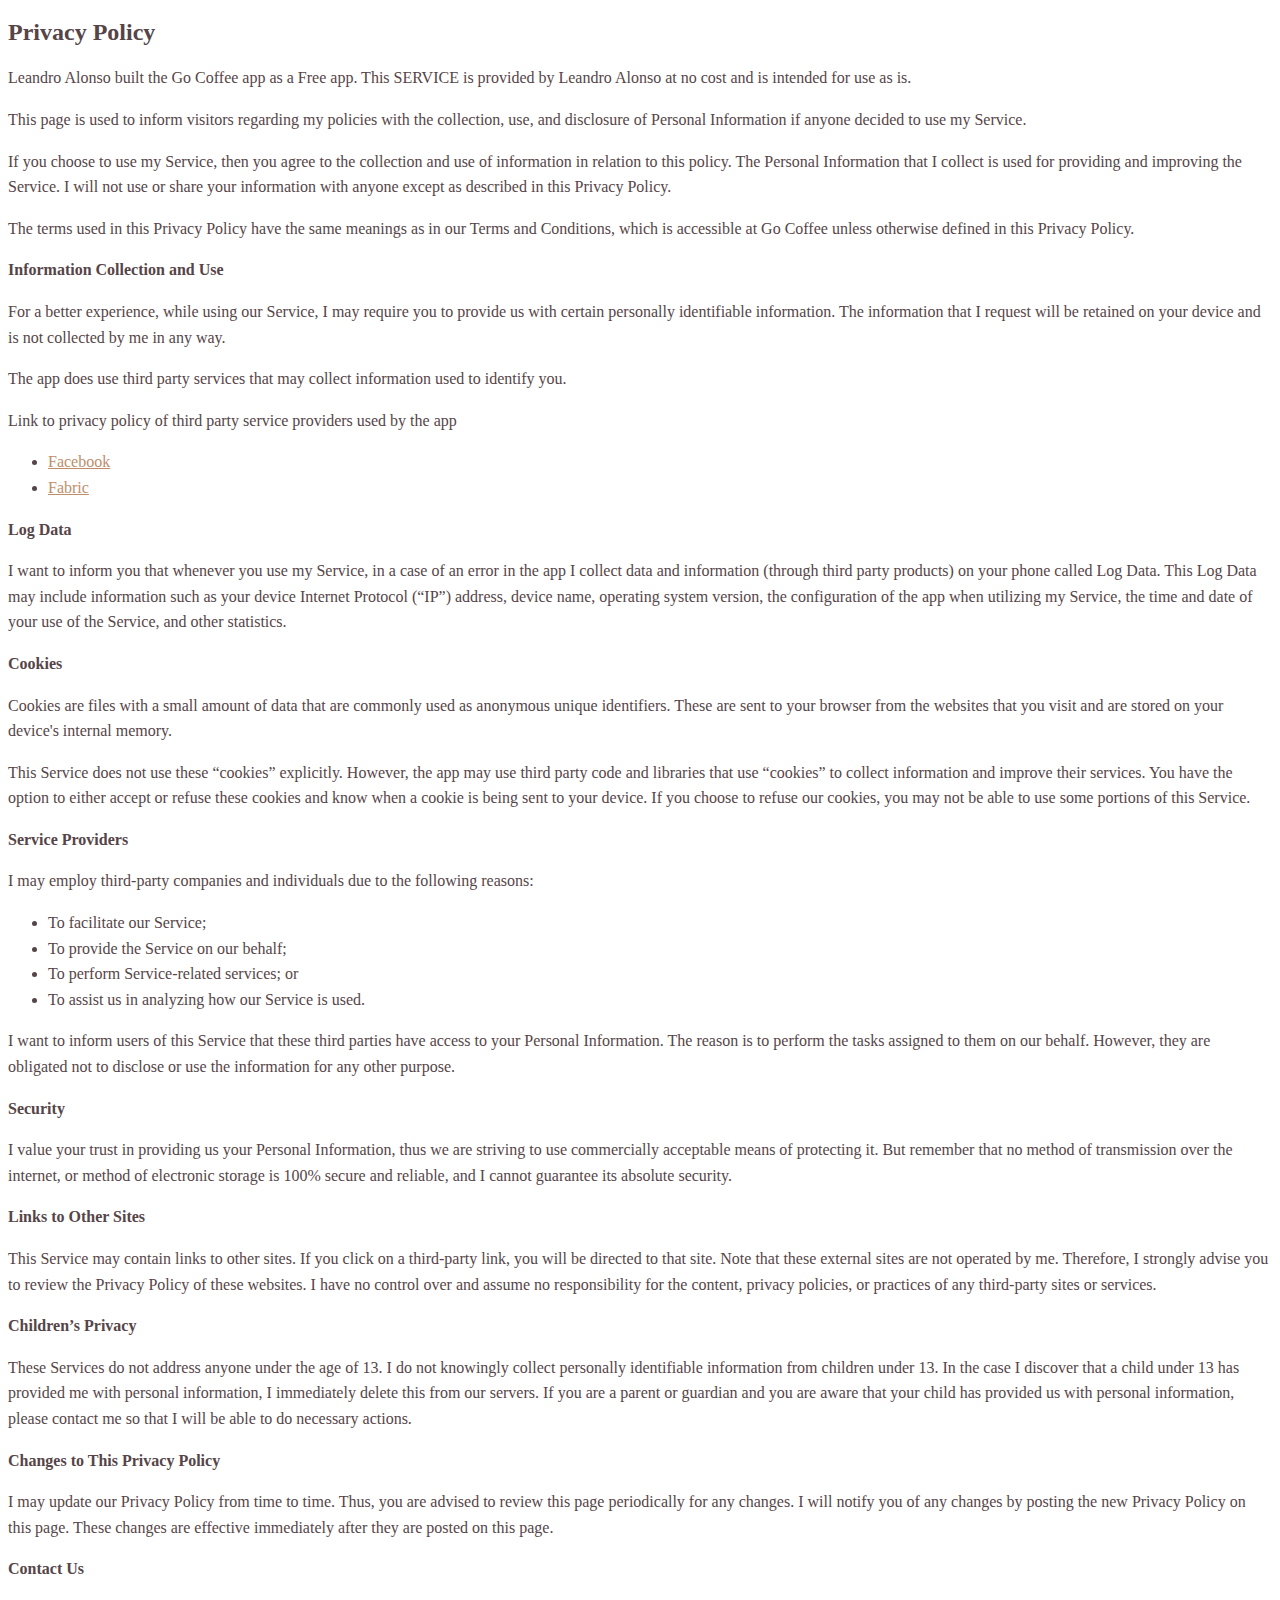
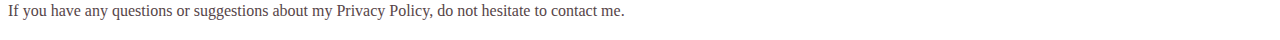
==== privacy.html @ 4b74b2b0 "moves privacy policy" ====
<!DOCTYPE html>
<html lang="en">
    <head>
        <meta charset="utf-8">
            <meta name="viewport" content="initial-scale=1, maximum-scale=1">
                <title>Go Coffee - Privacy Policy</title>
                </head>
    <body>

        <style>
            @font-face {
                font-family: 'Gordita';
                src: local('Gordita-Regular'),url('Gordita-Regular.otf') format('opentype');
            }

        body {
            font-family: "Gordita";
            line-height: 1.6em;
            color: #564548;
            font-size: 1em;
        }

        * {
            -webkit-touch-callout: none;
            -webkit-user-select: none;
        }

        a {
            color: #BE8E6B;
        }
        </style>

        <h2>Privacy Policy</h2> <p> Leandro Alonso built the Go Coffee app as a Free app. This SERVICE is provided by
        Leandro Alonso at no cost and is intended for use as is.
        </p> <p>This page is used to inform visitors regarding my policies with the collection, use, and disclosure
        of Personal Information if anyone decided to use my Service.
        </p> <p>If you choose to use my Service, then you agree to the collection and use of information in
        relation to this policy. The Personal Information that I collect is used for providing and improving
        the Service. I will not use or share your information with anyone except as described
        in this Privacy Policy.
        </p> <p>The terms used in this Privacy Policy have the same meanings as in our Terms and Conditions, which is
        accessible at Go Coffee unless otherwise defined in this Privacy Policy.
        </p> <p><strong>Information Collection and Use</strong></p> <p>For a better experience, while using our Service, I may require you to provide us with certain
        personally identifiable information. The information that I request will be retained on your device and is not collected by me in any way.
        </p> <p>The app does use third party services that may collect information used to identify you.</p> <div><p>Link to privacy policy of third party service providers used by the app</p> <ul><!----><!----><!----><li><a href="https://www.facebook.com/about/privacy" target="_blank">Facebook</a></li><li><a href="https://fabric.io/privacy" target="_blank">Fabric</a></li><!----><!----><!----></ul></div> <p><strong>Log Data</strong></p> <p> I want to inform you that whenever you use my Service, in a case of
        an error in the app I collect data and information (through third party products) on your phone
        called Log Data. This Log Data may include information such as your device Internet Protocol (“IP”) address,
        device name, operating system version, the configuration of the app when utilizing my Service,
        the time and date of your use of the Service, and other statistics.
        </p> <p><strong>Cookies</strong></p> <p>Cookies are files with a small amount of data that are commonly used as anonymous unique identifiers.
        These are sent to your browser from the websites that you visit and are stored on your device's internal
        memory.
        </p> <p>This Service does not use these “cookies” explicitly. However, the app may use third party code and
        libraries that use “cookies” to collect information and improve their services. You have the option to
        either accept or refuse these cookies and know when a cookie is being sent to your device. If you choose
        to refuse our cookies, you may not be able to use some portions of this Service.
        </p> <p><strong>Service Providers</strong></p> <p> I may employ third-party companies and individuals due to the following reasons:</p> <ul><li>To facilitate our Service;</li> <li>To provide the Service on our behalf;</li> <li>To perform Service-related services; or</li> <li>To assist us in analyzing how our Service is used.</li></ul> <p> I want to inform users of this Service that these third parties have access to
        your Personal Information. The reason is to perform the tasks assigned to them on our behalf. However,
        they are obligated not to disclose or use the information for any other purpose.
        </p> <p><strong>Security</strong></p> <p> I value your trust in providing us your Personal Information, thus we are striving
        to use commercially acceptable means of protecting it. But remember that no method of transmission over
        the internet, or method of electronic storage is 100% secure and reliable, and I cannot guarantee
        its absolute security.
        </p> <p><strong>Links to Other Sites</strong></p> <p>This Service may contain links to other sites. If you click on a third-party link, you will be directed
        to that site. Note that these external sites are not operated by me. Therefore, I strongly
        advise you to review the Privacy Policy of these websites. I have no control over
        and assume no responsibility for the content, privacy policies, or practices of any third-party sites
        or services.
        </p> <p><strong>Children’s Privacy</strong></p> <p>These Services do not address anyone under the age of 13. I do not knowingly collect
        personally identifiable information from children under 13. In the case I discover that a child
        under 13 has provided me with personal information, I immediately delete this from
        our servers. If you are a parent or guardian and you are aware that your child has provided us with personal
        information, please contact me so that I will be able to do necessary actions.
        </p> <p><strong>Changes to This Privacy Policy</strong></p> <p> I may update our Privacy Policy from time to time. Thus, you are advised to review
        this page periodically for any changes. I will notify you of any changes by posting
        the new Privacy Policy on this page. These changes are effective immediately after they are posted on
        this page.
        </p> <p><strong>Contact Us</strong></p> <p>If you have any questions or suggestions about my Privacy Policy, do not hesitate to contact
        me.
        </p>

    </body>
</html>
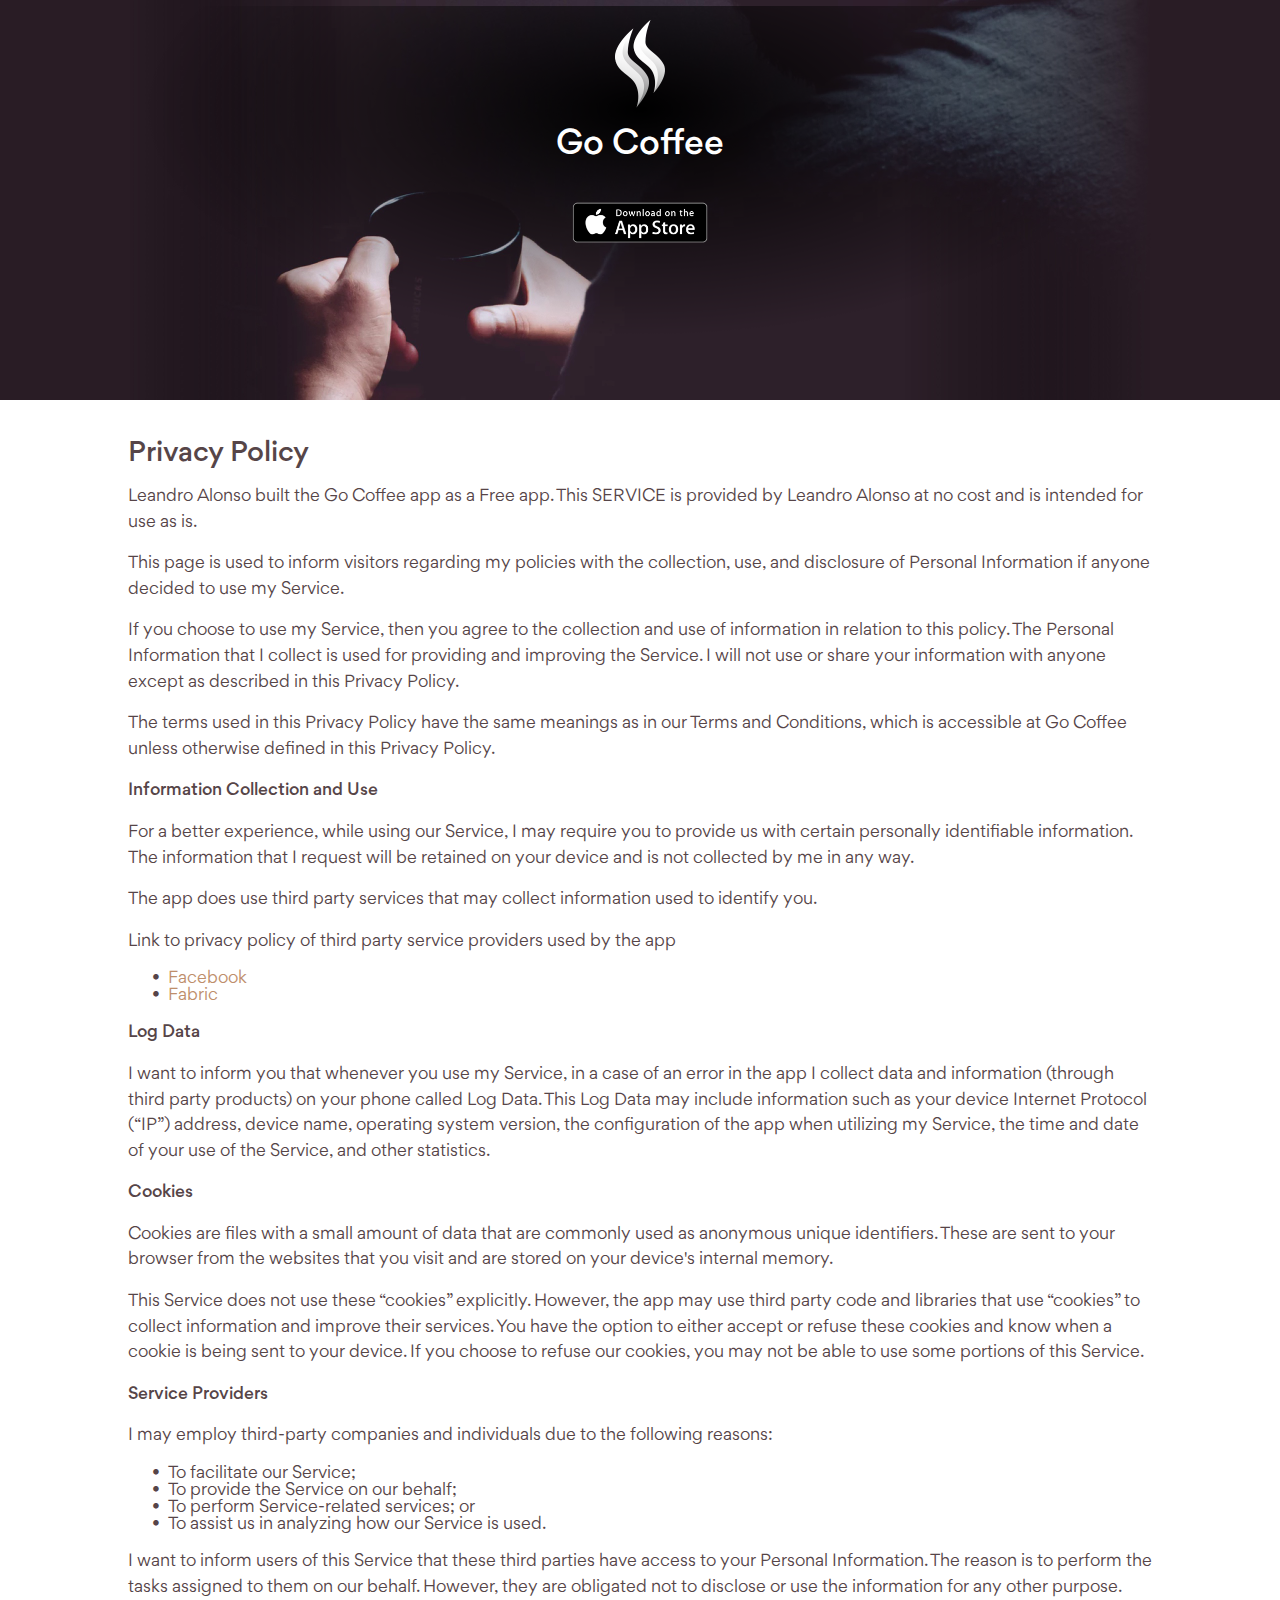
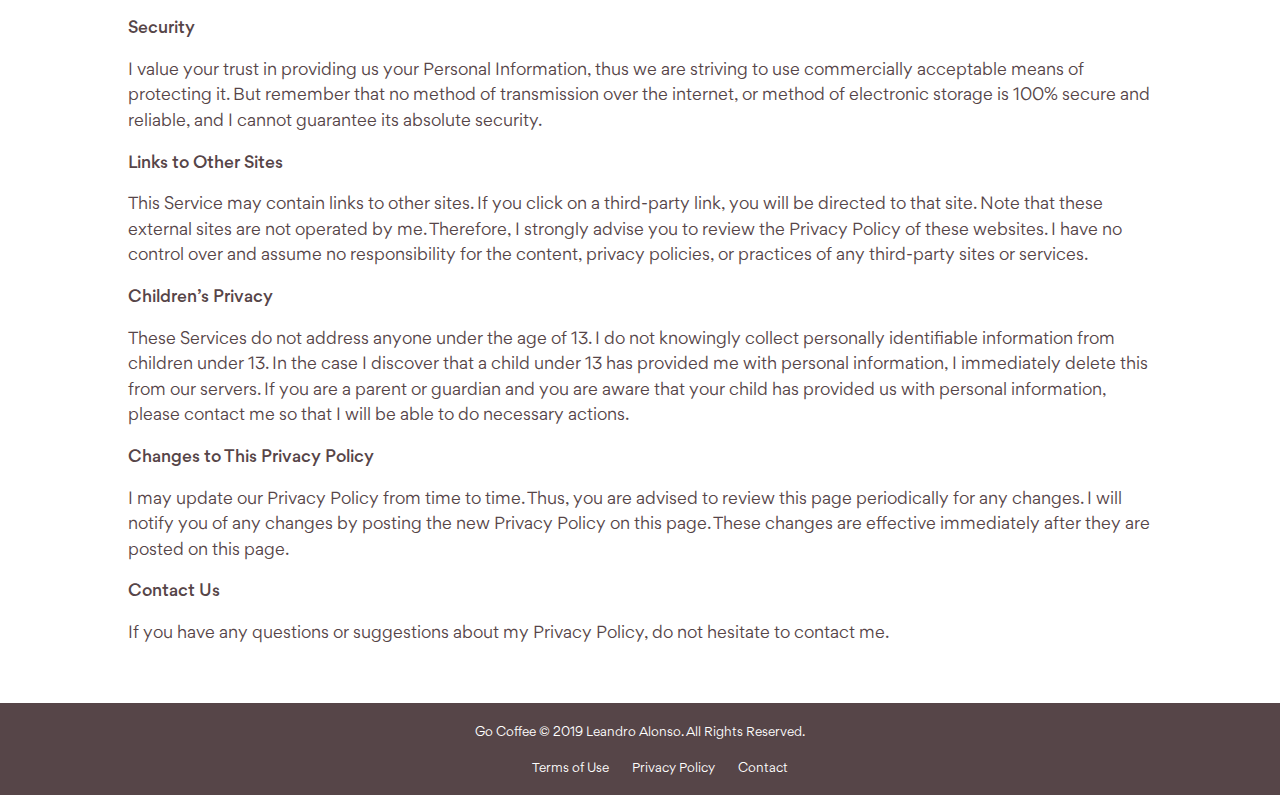
==== commit 776fe00a: "add privacy" ====
--- a/privacy.html
+++ b/privacy.html
@@ -2,82 +2,91 @@
 <html lang="en">
     <head>
         <meta charset="utf-8">
-            <meta name="viewport" content="initial-scale=1, maximum-scale=1">
-                <title>Go Coffee - Privacy Policy</title>
-                </head>
+        <title>Go Coffee - The best coffee in your hand</title>
+        <meta name="description" content="Go Coffee is a mobile iOS app to help you prepare your best coffee">
+        <meta name="og:title" property="og:title" content="Go Coffee - The best coffee in your hand">
+        <meta name="og:image" property="og:image" content="/img/og_image.png" />
+        <link rel="stylesheet" href="css/main.css">
+        <link rel="shortcut icon" href="/img/favicon.png">
+        <meta name="viewport" content="width=device-width, initial-scale=1.0, maximum-scale=1.0, user-scalable=no" />
+    </head>
     <body>
 
-        <style>
-            @font-face {
-                font-family: 'Gordita';
-                src: local('Gordita-Regular'),url('Gordita-Regular.otf') format('opentype');
-            }
+      <div id="root">
+        <header>
+          <div class="section">
+            <div class="gradient">
+              <a href="/" id="logo"></a>
+              <h1><a href="/">Go Coffee</a></h1>
+              <a class="appstore" href="https://testflight.apple.com/join/Vtf4J8Bb"></a>
+            </div>
+          </div>
+        </header>
 
-        body {
-            font-family: "Gordita";
-            line-height: 1.6em;
-            color: #564548;
-            font-size: 1em;
-        }
+        <section id="content">
+          <div class="section">
+            <h2>Privacy Policy</h2> <p> Leandro Alonso built the Go Coffee app as a Free app. This SERVICE is provided by
+            Leandro Alonso at no cost and is intended for use as is.
+            </p> <p>This page is used to inform visitors regarding my policies with the collection, use, and disclosure
+            of Personal Information if anyone decided to use my Service.
+            </p> <p>If you choose to use my Service, then you agree to the collection and use of information in
+            relation to this policy. The Personal Information that I collect is used for providing and improving
+            the Service. I will not use or share your information with anyone except as described
+            in this Privacy Policy.
+            </p> <p>The terms used in this Privacy Policy have the same meanings as in our Terms and Conditions, which is
+            accessible at Go Coffee unless otherwise defined in this Privacy Policy.
+            </p> <p><strong>Information Collection and Use</strong></p> <p>For a better experience, while using our Service, I may require you to provide us with certain
+            personally identifiable information. The information that I request will be retained on your device and is not collected by me in any way.
+            </p> <p>The app does use third party services that may collect information used to identify you.</p> <div><p>Link to privacy policy of third party service providers used by the app</p> <ul><!----><!----><!----><li><a href="https://www.facebook.com/about/privacy" target="_blank">Facebook</a></li><li><a href="https://fabric.io/privacy" target="_blank">Fabric</a></li><!----><!----><!----></ul></div> <p><strong>Log Data</strong></p> <p> I want to inform you that whenever you use my Service, in a case of
+            an error in the app I collect data and information (through third party products) on your phone
+            called Log Data. This Log Data may include information such as your device Internet Protocol (“IP”) address,
+            device name, operating system version, the configuration of the app when utilizing my Service,
+            the time and date of your use of the Service, and other statistics.
+            </p> <p><strong>Cookies</strong></p> <p>Cookies are files with a small amount of data that are commonly used as anonymous unique identifiers.
+            These are sent to your browser from the websites that you visit and are stored on your device's internal
+            memory.
+            </p> <p>This Service does not use these “cookies” explicitly. However, the app may use third party code and
+            libraries that use “cookies” to collect information and improve their services. You have the option to
+            either accept or refuse these cookies and know when a cookie is being sent to your device. If you choose
+            to refuse our cookies, you may not be able to use some portions of this Service.
+            </p> <p><strong>Service Providers</strong></p> <p> I may employ third-party companies and individuals due to the following reasons:</p> <ul><li>To facilitate our Service;</li> <li>To provide the Service on our behalf;</li> <li>To perform Service-related services; or</li> <li>To assist us in analyzing how our Service is used.</li></ul> <p> I want to inform users of this Service that these third parties have access to
+            your Personal Information. The reason is to perform the tasks assigned to them on our behalf. However,
+            they are obligated not to disclose or use the information for any other purpose.
+            </p> <p><strong>Security</strong></p> <p> I value your trust in providing us your Personal Information, thus we are striving
+            to use commercially acceptable means of protecting it. But remember that no method of transmission over
+            the internet, or method of electronic storage is 100% secure and reliable, and I cannot guarantee
+            its absolute security.
+            </p> <p><strong>Links to Other Sites</strong></p> <p>This Service may contain links to other sites. If you click on a third-party link, you will be directed
+            to that site. Note that these external sites are not operated by me. Therefore, I strongly
+            advise you to review the Privacy Policy of these websites. I have no control over
+            and assume no responsibility for the content, privacy policies, or practices of any third-party sites
+            or services.
+            </p> <p><strong>Children’s Privacy</strong></p> <p>These Services do not address anyone under the age of 13. I do not knowingly collect
+            personally identifiable information from children under 13. In the case I discover that a child
+            under 13 has provided me with personal information, I immediately delete this from
+            our servers. If you are a parent or guardian and you are aware that your child has provided us with personal
+            information, please contact me so that I will be able to do necessary actions.
+            </p> <p><strong>Changes to This Privacy Policy</strong></p> <p> I may update our Privacy Policy from time to time. Thus, you are advised to review
+            this page periodically for any changes. I will notify you of any changes by posting
+            the new Privacy Policy on this page. These changes are effective immediately after they are posted on
+            this page.
+            </p> <p><strong>Contact Us</strong></p> <p>If you have any questions or suggestions about my Privacy Policy, do not hesitate to contact
+            me.
+            </p>
+          </div>
+        </section>
 
-        * {
-            -webkit-touch-callout: none;
-            -webkit-user-select: none;
-        }
-
-        a {
-            color: #BE8E6B;
-        }
-        </style>
-
-        <h2>Privacy Policy</h2> <p> Leandro Alonso built the Go Coffee app as a Free app. This SERVICE is provided by
-        Leandro Alonso at no cost and is intended for use as is.
-        </p> <p>This page is used to inform visitors regarding my policies with the collection, use, and disclosure
-        of Personal Information if anyone decided to use my Service.
-        </p> <p>If you choose to use my Service, then you agree to the collection and use of information in
-        relation to this policy. The Personal Information that I collect is used for providing and improving
-        the Service. I will not use or share your information with anyone except as described
-        in this Privacy Policy.
-        </p> <p>The terms used in this Privacy Policy have the same meanings as in our Terms and Conditions, which is
-        accessible at Go Coffee unless otherwise defined in this Privacy Policy.
-        </p> <p><strong>Information Collection and Use</strong></p> <p>For a better experience, while using our Service, I may require you to provide us with certain
-        personally identifiable information. The information that I request will be retained on your device and is not collected by me in any way.
-        </p> <p>The app does use third party services that may collect information used to identify you.</p> <div><p>Link to privacy policy of third party service providers used by the app</p> <ul><!----><!----><!----><li><a href="https://www.facebook.com/about/privacy" target="_blank">Facebook</a></li><li><a href="https://fabric.io/privacy" target="_blank">Fabric</a></li><!----><!----><!----></ul></div> <p><strong>Log Data</strong></p> <p> I want to inform you that whenever you use my Service, in a case of
-        an error in the app I collect data and information (through third party products) on your phone
-        called Log Data. This Log Data may include information such as your device Internet Protocol (“IP”) address,
-        device name, operating system version, the configuration of the app when utilizing my Service,
-        the time and date of your use of the Service, and other statistics.
-        </p> <p><strong>Cookies</strong></p> <p>Cookies are files with a small amount of data that are commonly used as anonymous unique identifiers.
-        These are sent to your browser from the websites that you visit and are stored on your device's internal
-        memory.
-        </p> <p>This Service does not use these “cookies” explicitly. However, the app may use third party code and
-        libraries that use “cookies” to collect information and improve their services. You have the option to
-        either accept or refuse these cookies and know when a cookie is being sent to your device. If you choose
-        to refuse our cookies, you may not be able to use some portions of this Service.
-        </p> <p><strong>Service Providers</strong></p> <p> I may employ third-party companies and individuals due to the following reasons:</p> <ul><li>To facilitate our Service;</li> <li>To provide the Service on our behalf;</li> <li>To perform Service-related services; or</li> <li>To assist us in analyzing how our Service is used.</li></ul> <p> I want to inform users of this Service that these third parties have access to
-        your Personal Information. The reason is to perform the tasks assigned to them on our behalf. However,
-        they are obligated not to disclose or use the information for any other purpose.
-        </p> <p><strong>Security</strong></p> <p> I value your trust in providing us your Personal Information, thus we are striving
-        to use commercially acceptable means of protecting it. But remember that no method of transmission over
-        the internet, or method of electronic storage is 100% secure and reliable, and I cannot guarantee
-        its absolute security.
-        </p> <p><strong>Links to Other Sites</strong></p> <p>This Service may contain links to other sites. If you click on a third-party link, you will be directed
-        to that site. Note that these external sites are not operated by me. Therefore, I strongly
-        advise you to review the Privacy Policy of these websites. I have no control over
-        and assume no responsibility for the content, privacy policies, or practices of any third-party sites
-        or services.
-        </p> <p><strong>Children’s Privacy</strong></p> <p>These Services do not address anyone under the age of 13. I do not knowingly collect
-        personally identifiable information from children under 13. In the case I discover that a child
-        under 13 has provided me with personal information, I immediately delete this from
-        our servers. If you are a parent or guardian and you are aware that your child has provided us with personal
-        information, please contact me so that I will be able to do necessary actions.
-        </p> <p><strong>Changes to This Privacy Policy</strong></p> <p> I may update our Privacy Policy from time to time. Thus, you are advised to review
-        this page periodically for any changes. I will notify you of any changes by posting
-        the new Privacy Policy on this page. These changes are effective immediately after they are posted on
-        this page.
-        </p> <p><strong>Contact Us</strong></p> <p>If you have any questions or suggestions about my Privacy Policy, do not hesitate to contact
-        me.
-        </p>
+        <footer>
+          <div class="section">
+            <p>Go Coffee © 2019 Leandro Alonso. All Rights Reserved.</p>
+            <ul>
+              <li><a href="/terms">Terms of Use</a></li>
+              <li><a href="/privacy">Privacy Policy</a></li>
+              <li><a href="mailto:contact@gocoffee.app">Contact</a></li>
+            </ul>
+          </div>
+        </footer>
+      </div>
 
     </body>
 </html>
--- a/css/main.css
+++ b/css/main.css
@@ -0,0 +1,344 @@
+@font-face {
+    font-family: 'Gordita';
+    src: url('/fonts/GorditaRegular.otf') format('opentype');
+}
+@font-face {
+    font-family: 'Gordita';
+    src: url('/fonts/GorditaMedium.otf') format('opentype');
+    font-weight: bold;
+}
+
+body {
+  font: 1em 'Gordita';
+  margin: 0;
+  background: #fff;
+  color: #564548;
+}
+
+a {
+  text-decoration: none;
+  color: #BE8E6B;
+}
+
+p {
+  line-height: 1.6em;
+}
+
+h2 {
+  margin: 0;
+  padding: 0;
+  font-size: 26px;
+}
+
+h3 {
+  font-size: 22px;
+  font-weight: normal;
+  color: #BE8E6B;
+  margin: 0;
+  padding: 0;
+  line-height: 1.4em;
+}
+
+ul {
+  list-style: none;
+}
+
+ul li::before {
+  content: "\2022";
+  color: #564548;
+  font-weight: bold;
+  display: inline-block;
+  width: 1em;
+  margin-left: -1em;
+}
+
+.section {
+  width: 1024px;
+  margin: 0 auto;
+  position: relative;
+}
+
+header {
+  height: 400px;
+  background: #291C25;
+}
+
+header > .section {
+  background: url('../img/header_background.jpg') no-repeat center;
+  background-size: contain;
+  height: 100%;
+}
+
+header .gradient {
+  padding: 20px 0;
+  background: url('../img/radial_gradient_background.png') no-repeat center;
+  height: 300px;
+}
+
+header h1 {
+  margin: 0 auto;
+  text-align: center;
+}
+
+header h1 a {
+  color: #fff;
+}
+
+#logo {
+  background: url('../img/logo.png') no-repeat;
+  background-size: 50px 88px;
+  display: block;
+  width: 50px;
+  height: 88px;
+  margin: 0 auto 20px;
+}
+
+.section {
+  margin: 0 auto;
+  background-color: #fff;
+}
+
+.appstore {
+  display: block;
+  margin: 0 auto;
+  width: 136px;
+  height: 46px;
+  background: url('../img/appstore_button.png') no-repeat;
+  background-size: contain;
+  margin-top: 40px;
+}
+
+.feature {
+  height: 300px;
+}
+
+.feature > .section {
+  height: 300px;
+  display: flex;
+  align-items: center;
+}
+
+.feature > .section h2 {
+  margin-bottom: 15px;
+}
+
+.feature > .section h3 {
+  max-width: 700px;
+}
+
+.odd, section.odd .section {
+  background-color: #F8F6F4;
+}
+
+.screen {
+  width: 200px;
+  height: 433px;
+  display: block;
+  position: absolute;
+}
+
+.screen.recipes {
+  background: url('../img/screen_recipes.png') no-repeat;
+  background-size: contain;
+  bottom: -100px;
+  right: 0;
+}
+
+.screen.recipe {
+  background: url('../img/screen_recipe.png') no-repeat;
+  background-size: contain;
+  bottom: -100px;
+  left: 0;
+}
+
+.screen.compose {
+  background: url('../img/screen_compose.png') no-repeat;
+  background-size: contain;
+  bottom: -100px;
+  right: 0;
+}
+
+.align-right h2, .align-right h3 {
+  margin-left: 280px;
+}
+
+.grad {
+  width: 100%;
+  height: 40px;
+  bottom: 0;
+  position: absolute;
+  background-image: linear-gradient(rgba(255,255,255,0), #FFFFFF);
+}
+
+.odd .grad {
+  background-image: linear-gradient(rgba(255,255,255,0), #F8F6F4);
+}
+
+#community h2 {
+  font-size: 36px;
+  text-align: center;
+  padding: 40px 0 20px;
+}
+
+#community h3 {
+  text-align: center;
+}
+
+#community li {
+  color: #BE8E6B;
+  line-height: 2em;
+}
+
+#community ul {
+  margin-left: 480px;
+  padding: 70px 0;
+}
+
+.coffee {
+  background: url("../img/community.png") no-repeat;
+  background-size: contain;
+  width: 400px;
+  height: 340px;
+  position: absolute;
+  left: 0;
+  bottom: 40px;
+}
+
+#joinus {
+  padding: 20px 0;
+}
+
+#joinus h2 {
+  text-align: center;
+}
+
+footer {
+  padding: 20px 0;
+  text-align: center;
+  font-size: 12px;
+}
+
+footer, footer .section {
+  background-color: #564548;
+  color: #fff;
+}
+
+footer p {
+  margin: 0;
+}
+
+footer ul {
+  margin: 20px 0 0;
+}
+
+footer ul li {
+  display: inline-block;
+  margin: 0 10px;
+}
+
+footer ul li::before {
+  content: "";
+}
+
+footer a {
+  color: #fff;
+}
+
+#content .section {
+  padding: 40px 0;
+}
+
+@media (min-width: 320px) and (max-width: 480px) {
+
+  .section {
+    width: 100%;
+  }
+
+  h2 {
+    font-size: 20px;
+  }
+
+  h3 {
+    font-size: 16px
+  }
+
+  header {
+    height: 300px;
+  }
+
+  header > .section {
+    background-size: cover;
+  }
+
+  .feature {
+    padding: 0 20px;
+  }
+
+  .feature h2 {
+    padding: 40px 0 10px;
+  }
+
+  .feature h2, .feature h3 {
+    text-align: center;
+  }
+
+  .feature h3 {
+    padding-bottom: 250px;
+  }
+
+  .feature > .section, .feature {
+    display: block;
+    height: auto;
+  }
+
+  .screen.recipes {
+    bottom: -100px;
+  }
+
+  .screen, .screen.recipe {
+    width: 150px;
+    height: 325px;
+    left: 50%;
+    margin-left: -75px;
+    bottom: -100px;
+  }
+
+  .align-right h2, .align-right h3 {
+    margin: 0;
+  }
+
+  .screen.compose {
+    bottom: -100px;
+  }
+
+  #community ul {
+    margin: 0 40px;
+    font-size: 14px;
+    padding: 0 0 20px;
+  }
+
+  .coffee {
+    position: relative;
+    display: block;
+    margin: 0 auto;
+    width: 200px;
+    height: 170px;
+    left: auto;
+    bottom: auto;
+    padding: 30px 0;
+    background-position: center;
+  }
+
+  #joinus .appstore {
+    margin-top: 20px;
+  }
+
+  #content .section {
+    padding: 40px 0;
+  }
+
+  section#content {
+    margin: 0 20px;
+  }
+
+}
